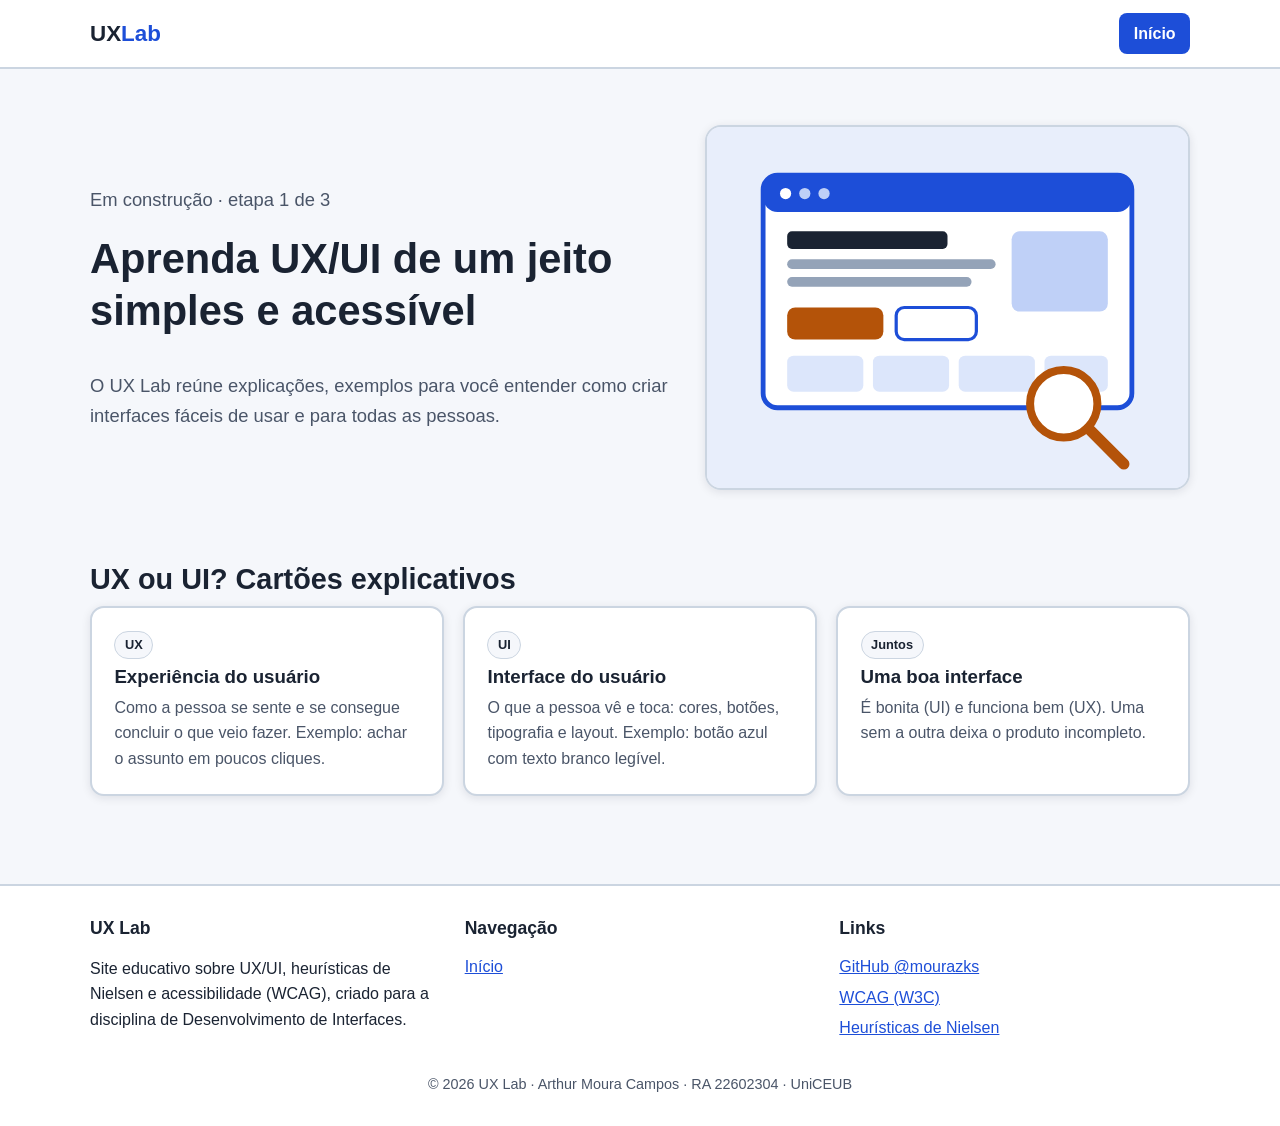
==== index.html @ ac211c65 "feat: etapa 1 - pagina inicial e CSS base" ====
<!DOCTYPE html>
<html lang="pt-BR">
<head>
  <meta charset="UTF-8">
  <meta name="viewport" content="width=device-width, initial-scale=1.0">
  <meta name="description" content="UX Lab: aprenda UX/UI, heurísticas de Nielsen e acessibilidade.">
  <title>Início | UX Lab</title>
  <link rel="stylesheet" href="css/style.css">
  <script>
    /* Aplica o tema salvo antes de desenhar a pagina (evita piscar) */
    try {
      var t = localStorage.getItem("tema");
      if (!t) t = window.matchMedia("(prefers-color-scheme: dark)").matches ? "dark" : "light";
      document.documentElement.setAttribute("data-theme", t);
      if (localStorage.getItem("contraste") === "high") document.documentElement.setAttribute("data-contrast", "high");
    } catch (e) {}
  </script>
</head>
<body>
  <a class="skip-link" href="#conteudo">Pular para o conteúdo</a>

  <header class="site-header">
    <div class="container header-inner">
      <a class="logo" href="index.html" aria-label="UX Lab, página inicial">UX<span>Lab</span></a>
      <button class="menu-toggle" type="button" aria-expanded="false" aria-controls="menu-principal">☰ Menu</button>
      <nav class="nav" id="menu-principal" aria-label="Menu principal">
        <ul>
          <li><a href="index.html" aria-current="page">Início</a></li>
        </ul>
      </nav>
    </div>
  </header>

  <main id="conteudo">
    <section class="hero">
      <div class="container hero-grid">
        <div>
          <p><span class="tag">Em construção · etapa 1 de 3</span></p>
          <h1>Aprenda UX/UI de um jeito simples e acessível</h1>
          <p>O UX Lab reúne explicações, exemplos para você entender como criar interfaces fáceis de usar e para todas as pessoas.</p>
          </div>
        <img class="hero-img" src="img/hero.svg" width="600" height="450" alt="Ilustração de uma tela de computador com blocos de layout, um botão e uma lupa de busca">
      </div>
    </section>

    <section class="section">
      <div class="container">
        <h2 class="section-title">UX ou UI? Cartões explicativos</h2>
        <div class="cards">
          <article class="card">
            <span class="tag">UX</span>
            <h3>Experiência do usuário</h3>
            <p>Como a pessoa se sente e se consegue concluir o que veio fazer. Exemplo: achar o assunto em poucos cliques.</p>
          </article>
          <article class="card">
            <span class="tag">UI</span>
            <h3>Interface do usuário</h3>
            <p>O que a pessoa vê e toca: cores, botões, tipografia e layout. Exemplo: botão azul com texto branco legível.</p>
          </article>
          <article class="card">
            <span class="tag">Juntos</span>
            <h3>Uma boa interface</h3>
            <p>É bonita (UI) e funciona bem (UX). Uma sem a outra deixa o produto incompleto.</p>
          </article>
        </div>
      </div>
    </section>
  </main>

  <footer class="site-footer">
    <div class="container">
      <div class="footer-grid">
        <section>
          <h2>UX Lab</h2>
          <p>Site educativo sobre UX/UI, heurísticas de Nielsen e acessibilidade (WCAG), criado para a disciplina de Desenvolvimento de Interfaces.</p>
        </section>
        <section>
          <h2>Navegação</h2>
          <ul>
            <li><a href="index.html">Início</a></li>
          </ul>
        </section>
        <section>
          <h2>Links</h2>
          <ul>
            <li><a href="https://github.com/mourazks" target="_blank" rel="noopener">GitHub @mourazks</a></li>
            <li><a href="https://www.w3.org/WAI/standards-guidelines/wcag/pt-br/" target="_blank" rel="noopener">WCAG (W3C)</a></li>
            <li><a href="https://www.nngroup.com/articles/ten-usability-heuristics/" target="_blank" rel="noopener">Heurísticas de Nielsen</a></li>
          </ul>
        </section>
      </div>
      <p class="footer-bottom">© <span id="ano">2026</span> UX Lab · Arthur Moura Campos · RA 22602304 · UniCEUB</p>
    </div>
  </footer>
</body>
</html>
---- css/style.css ----
/* =====================================================
   UX Lab - Projeto Final de Desenvolvimento de Interfaces
   Autor: Arthur Moura Campos - RA 22602304
   Arquivo: css/style.css
   ===================================================== */

/* ---------- 1. VARIAVEIS DE COR (paleta) ---------- */
/* Tema claro (padrao) */
:root {
  --bg: #F5F7FB;
  --surface: #FFFFFF;
  --text: #1A2332;
  --muted: #4A5568;
  --primary: #1D4ED8;       /* azul: confianca e seguranca */
  --primary-text: #FFFFFF;  /* texto sobre botoes primarios */
  --accent: #B45309;        /* ambar escuro: energia e atencao */
  --success: #15803D;       /* verde: sucesso */
  --border: #CBD5E1;
  --field-border: #64748B;  /* borda de campos: contraste >= 3:1 (WCAG 1.4.11) */
  --focus: #7C3AED;         /* roxo: anel de foco bem visivel */
  --shadow: 0 2px 10px rgba(15, 23, 42, 0.10);
  --font-size-base: 100%;
}

/* Tema escuro (ativado pelo JS com data-theme="dark") */
[data-theme="dark"] {
  --bg: #0B1220;
  --surface: #131C2E;
  --text: #E8EEF7;
  --muted: #A9B8CC;
  --primary: #7AA2FF;
  --primary-text: #0B1220;
  --accent: #FBBF24;
  --success: #4ADE80;
  --border: #2B3A55;
  --field-border: #8196B6;
  --focus: #C4B5FD;
  --shadow: 0 2px 10px rgba(0, 0, 0, 0.5);
}

/* Alto contraste (ativado pelo JS com data-contrast="high") */
[data-contrast="high"] {
  --bg: #000000;
  --surface: #000000;
  --text: #FFFFFF;
  --muted: #FFFFFF;
  --primary: #FFFF00;
  --primary-text: #000000;
  --accent: #00FFFF;
  --success: #00FF00;
  --border: #FFFFFF;
  --field-border: #FFFFFF;
  --focus: #FF9500;
  --shadow: none;
}

/* ---------- 2. BASE ---------- */
* { box-sizing: border-box; }

html { font-size: var(--font-size-base); scroll-behavior: smooth; }

body {
  margin: 0;
  font-family: "Segoe UI", Roboto, Arial, sans-serif;
  line-height: 1.6;
  background: var(--bg);
  color: var(--text);
  transition: background 0.3s, color 0.3s;
}

h1, h2, h3 { line-height: 1.25; margin-top: 0; }
a { color: var(--primary); }
img { max-width: 100%; height: auto; display: block; }

.container { width: min(1100px, 92%); margin: 0 auto; }
.section { padding: 2.5rem 0; }
.section-title { font-size: 1.8rem; margin-bottom: 0.5rem; }
.section-sub { color: var(--muted); margin-bottom: 1.5rem; }

/* Foco visivel para quem navega pelo teclado (WCAG 2.4.7) */
:focus-visible {
  outline: 3px solid var(--focus);
  outline-offset: 3px;
  border-radius: 4px;
}

/* Link "pular para o conteudo" (WCAG 2.4.1) */
.skip-link {
  position: absolute; left: -999px; top: 0;
  background: var(--primary); color: var(--primary-text);
  padding: 0.6rem 1rem; z-index: 200;
}
.skip-link:focus { left: 0; }

/* Texto so para leitores de tela */
.sr-only {
  position: absolute; width: 1px; height: 1px; overflow: hidden;
  clip: rect(0 0 0 0); white-space: nowrap;
}

/* ---------- 3. CABECALHO E MENU ---------- */
.site-header {
  background: var(--surface);
  border-bottom: 2px solid var(--border);
  position: sticky; top: 0; z-index: 100;
}
.header-inner {
  display: flex; align-items: center; justify-content: space-between;
  gap: 1rem; padding: 0.8rem 0; flex-wrap: wrap;
}
.logo { font-weight: 800; font-size: 1.4rem; text-decoration: none; color: var(--text); }
.logo span { color: var(--primary); }

.nav ul { list-style: none; display: flex; gap: 0.3rem; margin: 0; padding: 0; flex-wrap: wrap; }
.nav a {
  display: block; padding: 0.5rem 0.9rem; border-radius: 8px;
  text-decoration: none; color: var(--text); font-weight: 600;
}
.nav a:hover { background: var(--bg); }
.nav a[aria-current="page"] { background: var(--primary); color: var(--primary-text); }

.menu-toggle {
  display: none; background: var(--surface); color: var(--text);
  border: 2px solid var(--border); border-radius: 8px;
  padding: 0.5rem 0.9rem; font-size: 1rem; cursor: pointer;
}

/* ---------- 4. BOTOES ---------- */
.btn {
  display: inline-block; padding: 0.75rem 1.4rem; border-radius: 8px;
  border: 2px solid var(--primary); background: var(--primary);
  color: var(--primary-text); font-weight: 700; font-size: 1rem;
  text-decoration: none; cursor: pointer;
  transition: transform 0.15s, box-shadow 0.15s;
}
.btn:hover { transform: translateY(-2px); box-shadow: var(--shadow); }
.btn-outline { background: transparent; color: var(--primary); }

/* ---------- 5. HERO ---------- */
.hero { padding: 3.5rem 0 2rem; }
.hero-grid { display: grid; grid-template-columns: 1.2fr 1fr; gap: 2rem; align-items: center; }
.hero h1 { font-size: 2.6rem; }
.hero p { font-size: 1.15rem; color: var(--muted); }
.hero-actions { display: flex; gap: 0.8rem; flex-wrap: wrap; margin-top: 1.2rem; }
.hero-img { border-radius: 16px; box-shadow: var(--shadow); border: 2px solid var(--border); }

/* ---------- 6. CARTOES ---------- */
.cards { display: grid; grid-template-columns: repeat(auto-fit, minmax(250px, 1fr)); gap: 1.2rem; }
.card {
  background: var(--surface); border: 2px solid var(--border);
  border-radius: 14px; padding: 1.4rem; box-shadow: var(--shadow);
  transition: transform 0.2s;
}
.card:hover { transform: translateY(-4px); }
.card .icon { font-size: 2rem; }
.card h3 { margin: 0.4rem 0; }
.card p { color: var(--muted); margin: 0.4rem 0 0; }
.card .tag {
  display: inline-block; font-size: 0.8rem; font-weight: 700;
  background: var(--bg); border: 1px solid var(--border);
  padding: 0.15rem 0.6rem; border-radius: 999px; color: var(--text);
}

/* ---------- 11. RODAPE ---------- */
.site-footer {
  background: var(--surface); border-top: 2px solid var(--border);
  margin-top: 3rem; padding: 2rem 0 1rem;
}
.footer-grid { display: grid; grid-template-columns: repeat(auto-fit, minmax(220px, 1fr)); gap: 1.5rem; }
.footer-grid h2 { font-size: 1.1rem; }
.footer-grid ul { list-style: none; padding: 0; margin: 0; }
.footer-grid li { margin-bottom: 0.3rem; }
.footer-bottom { margin-top: 1.5rem; color: var(--muted); font-size: 0.9rem; text-align: center; }

/* ---------- 13. RESPONSIVO ---------- */
@media (max-width: 800px) {
  .hero-grid, .two-cols { grid-template-columns: 1fr; }
  .hero h1 { font-size: 2rem; }
}
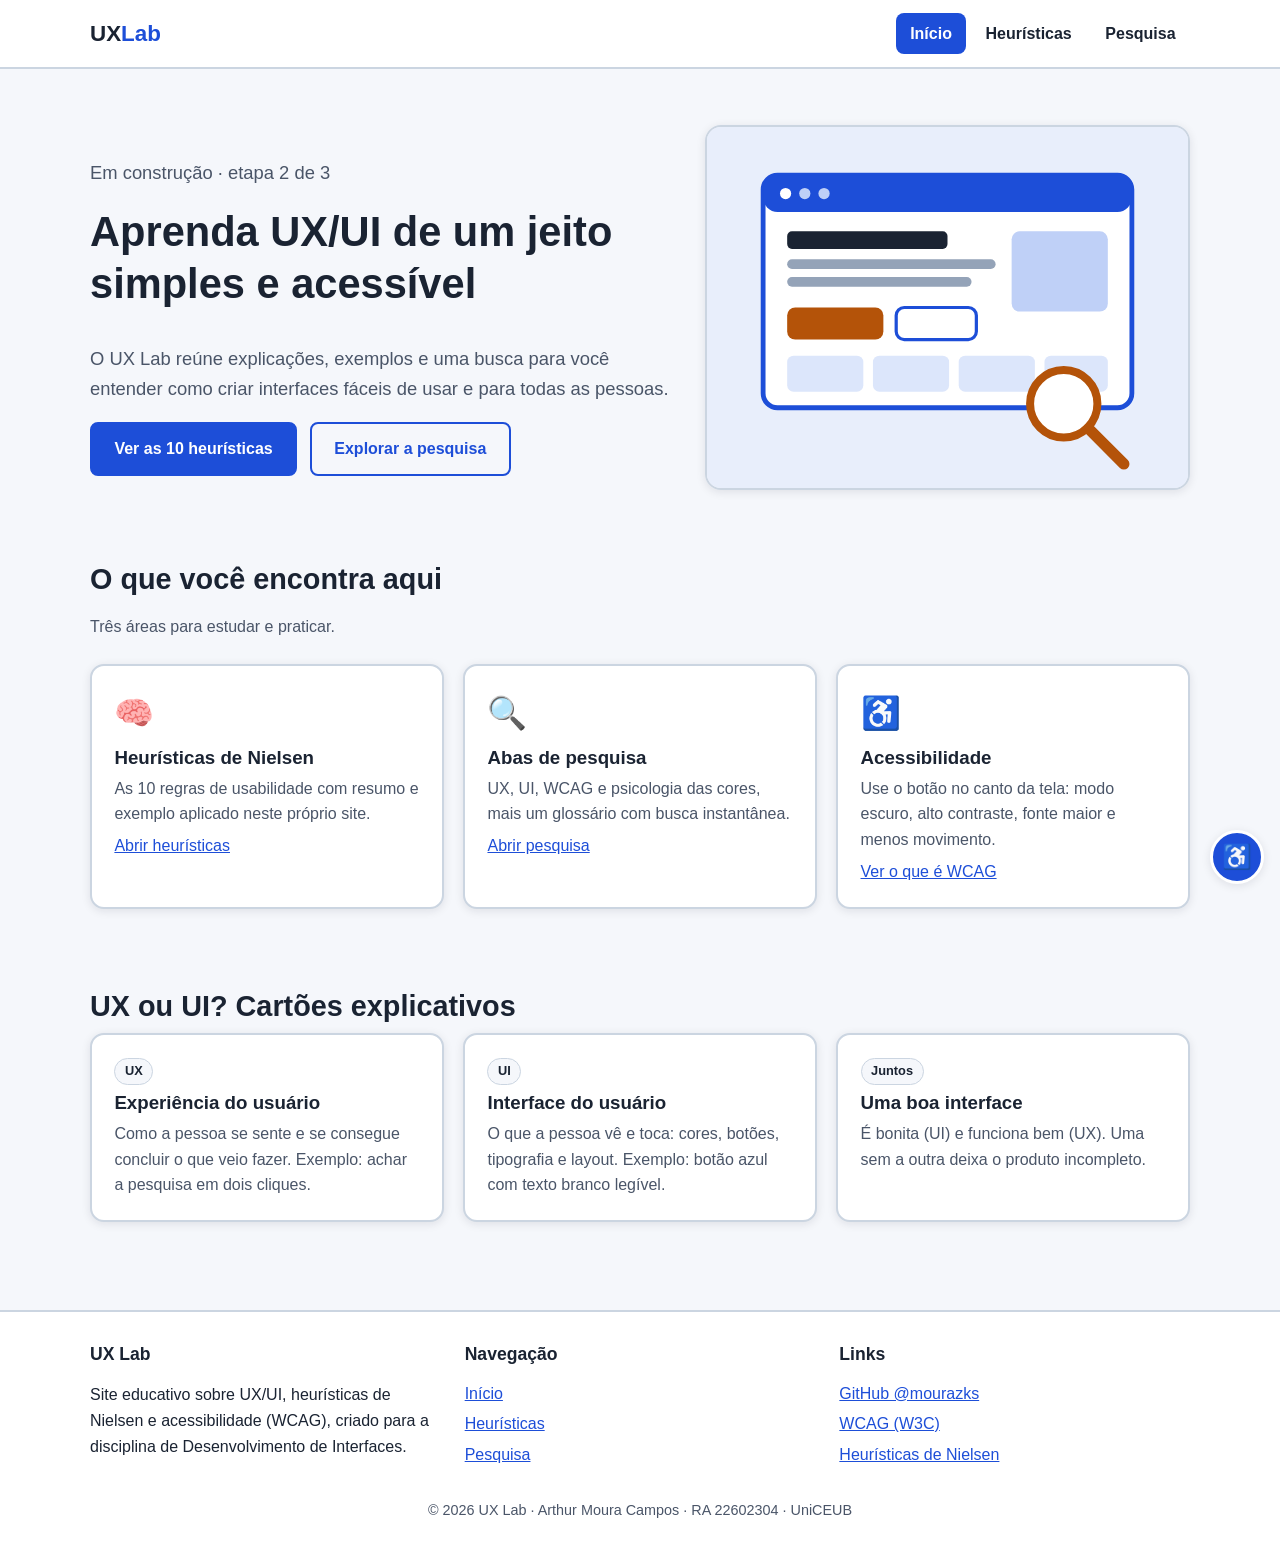
==== commit 9d6230d5: "feat: etapa 2 - heuristicas, pesquisa, abas, busca e acessibilidade" ====
--- a/index.html
+++ b/index.html
@@ -26,6 +26,8 @@
       <nav class="nav" id="menu-principal" aria-label="Menu principal">
         <ul>
           <li><a href="index.html" aria-current="page">Início</a></li>
+          <li><a href="heuristicas.html">Heurísticas</a></li>
+          <li><a href="pesquisa.html">Pesquisa</a></li>
         </ul>
       </nav>
     </div>
@@ -35,11 +37,42 @@
     <section class="hero">
       <div class="container hero-grid">
         <div>
-          <p><span class="tag">Em construção · etapa 1 de 3</span></p>
+          <p><span class="tag">Em construção · etapa 2 de 3</span></p>
           <h1>Aprenda UX/UI de um jeito simples e acessível</h1>
-          <p>O UX Lab reúne explicações, exemplos para você entender como criar interfaces fáceis de usar e para todas as pessoas.</p>
+          <p>O UX Lab reúne explicações, exemplos e uma busca para você entender como criar interfaces fáceis de usar e para todas as pessoas.</p>
+          <div class="hero-actions">
+            <a class="btn" href="heuristicas.html">Ver as 10 heurísticas</a>
+            <a class="btn btn-outline" href="pesquisa.html">Explorar a pesquisa</a>
           </div>
+        </div>
         <img class="hero-img" src="img/hero.svg" width="600" height="450" alt="Ilustração de uma tela de computador com blocos de layout, um botão e uma lupa de busca">
+      </div>
+    </section>
+
+    <section class="section">
+      <div class="container">
+        <h2 class="section-title">O que você encontra aqui</h2>
+        <p class="section-sub">Três áreas para estudar e praticar.</p>
+        <div class="cards">
+          <article class="card">
+            <div class="icon" aria-hidden="true">🧠</div>
+            <h3>Heurísticas de Nielsen</h3>
+            <p>As 10 regras de usabilidade com resumo e exemplo aplicado neste próprio site.</p>
+            <p><a href="heuristicas.html">Abrir heurísticas</a></p>
+          </article>
+          <article class="card">
+            <div class="icon" aria-hidden="true">🔍</div>
+            <h3>Abas de pesquisa</h3>
+            <p>UX, UI, WCAG e psicologia das cores, mais um glossário com busca instantânea.</p>
+            <p><a href="pesquisa.html">Abrir pesquisa</a></p>
+          </article>
+          <article class="card">
+            <div class="icon" aria-hidden="true">♿</div>
+            <h3>Acessibilidade</h3>
+            <p>Use o botão no canto da tela: modo escuro, alto contraste, fonte maior e menos movimento.</p>
+            <p><a href="pesquisa.html#wcag">Ver o que é WCAG</a></p>
+          </article>
+        </div>
       </div>
     </section>
 
@@ -50,7 +83,7 @@
           <article class="card">
             <span class="tag">UX</span>
             <h3>Experiência do usuário</h3>
-            <p>Como a pessoa se sente e se consegue concluir o que veio fazer. Exemplo: achar o assunto em poucos cliques.</p>
+            <p>Como a pessoa se sente e se consegue concluir o que veio fazer. Exemplo: achar a pesquisa em dois cliques.</p>
           </article>
           <article class="card">
             <span class="tag">UI</span>
@@ -78,6 +111,8 @@
           <h2>Navegação</h2>
           <ul>
             <li><a href="index.html">Início</a></li>
+            <li><a href="heuristicas.html">Heurísticas</a></li>
+            <li><a href="pesquisa.html">Pesquisa</a></li>
           </ul>
         </section>
         <section>
@@ -92,5 +127,8 @@
       <p class="footer-bottom">© <span id="ano">2026</span> UX Lab · Arthur Moura Campos · RA 22602304 · UniCEUB</p>
     </div>
   </footer>
+
+  <script src="js/dados.js"></script>
+  <script src="js/main.js"></script>
 </body>
 </html>
--- a/css/style.css
+++ b/css/style.css
@@ -161,6 +161,26 @@
   padding: 0.15rem 0.6rem; border-radius: 999px; color: var(--text);
 }
 
+/* ---------- 8. ABAS ---------- */
+.tabs-list { display: flex; gap: 0.4rem; flex-wrap: wrap; border-bottom: 2px solid var(--border); }
+.tab-btn {
+  background: var(--surface); color: var(--text);
+  border: 2px solid var(--border); border-bottom: none;
+  border-radius: 10px 10px 0 0; padding: 0.6rem 1.1rem;
+  font-size: 1rem; font-weight: 600; cursor: pointer;
+}
+.tab-btn[aria-selected="true"] { background: var(--primary); color: var(--primary-text); border-color: var(--primary); }
+.tab-panel {
+  background: var(--surface); border: 2px solid var(--border);
+  border-top: none; border-radius: 0 0 14px 14px; padding: 1.5rem;
+}
+.tab-panel[hidden] { display: none; }
+
+/* ---------- 9. BUSCA ---------- */
+.search-box { display: flex; gap: 0.6rem; margin-bottom: 1.2rem; flex-wrap: wrap; }
+.search-box input { flex: 1; min-width: 220px; }
+.result-count { color: var(--muted); font-size: 0.95rem; }
+
 /* ---------- 11. RODAPE ---------- */
 .site-footer {
   background: var(--surface); border-top: 2px solid var(--border);
@@ -172,8 +192,55 @@
 .footer-grid li { margin-bottom: 0.3rem; }
 .footer-bottom { margin-top: 1.5rem; color: var(--muted); font-size: 0.9rem; text-align: center; }
 
+/* ---------- 12. PAINEL DE ACESSIBILIDADE ---------- */
+.a11y-fab {
+  position: fixed; right: 1rem; bottom: 1rem; z-index: 150;
+  width: 3.4rem; height: 3.4rem; border-radius: 50%;
+  background: var(--primary); color: var(--primary-text);
+  border: 3px solid var(--surface); font-size: 1.5rem; cursor: pointer;
+  box-shadow: var(--shadow);
+}
+.a11y-panel {
+  position: fixed; right: 1rem; bottom: 5.2rem; z-index: 150;
+  width: min(320px, 92vw); background: var(--surface);
+  border: 2px solid var(--border); border-radius: 14px;
+  padding: 1.1rem; box-shadow: var(--shadow);
+}
+.a11y-panel[hidden] { display: none; }
+.a11y-panel h2 { font-size: 1.1rem; margin-bottom: 0.8rem; }
+.a11y-row { display: flex; align-items: center; justify-content: space-between; gap: 0.5rem; margin-bottom: 0.7rem; }
+.a11y-row .btn { padding: 0.4rem 0.8rem; font-size: 0.95rem; }
+
+/* Interruptor (switch) */
+.switch { position: relative; width: 3rem; height: 1.7rem; flex-shrink: 0; }
+.switch input { opacity: 0; width: 100%; height: 100%; position: absolute; margin: 0; cursor: pointer; z-index: 2; }
+.switch .slider {
+  position: absolute; inset: 0; background: var(--field-border);
+  border-radius: 999px; transition: background 0.2s;
+}
+.switch .slider::before {
+  content: ""; position: absolute; width: 1.2rem; height: 1.2rem; left: 0.25rem; top: 0.25rem;
+  background: var(--surface); border-radius: 50%; transition: transform 0.2s;
+  border: 2px solid var(--text);
+}
+.switch input:checked + .slider { background: var(--primary); }
+.switch input:checked + .slider::before { transform: translateX(1.3rem); }
+.switch input:focus-visible + .slider { outline: 3px solid var(--focus); outline-offset: 3px; }
+
+/* Reduzir movimento (preferencia do sistema OU botao do painel) */
+[data-motion="reduce"] *, [data-motion="reduce"] *::before, [data-motion="reduce"] *::after {
+  transition: none !important; animation: none !important; scroll-behavior: auto !important;
+}
+@media (prefers-reduced-motion: reduce) {
+  * { transition: none !important; animation: none !important; scroll-behavior: auto !important; }
+}
+
 /* ---------- 13. RESPONSIVO ---------- */
 @media (max-width: 800px) {
   .hero-grid, .two-cols { grid-template-columns: 1fr; }
   .hero h1 { font-size: 2rem; }
-}
+  .menu-toggle { display: inline-block; }
+  .nav { width: 100%; display: none; }
+  .nav.open { display: block; }
+  .nav ul { flex-direction: column; }
+}
